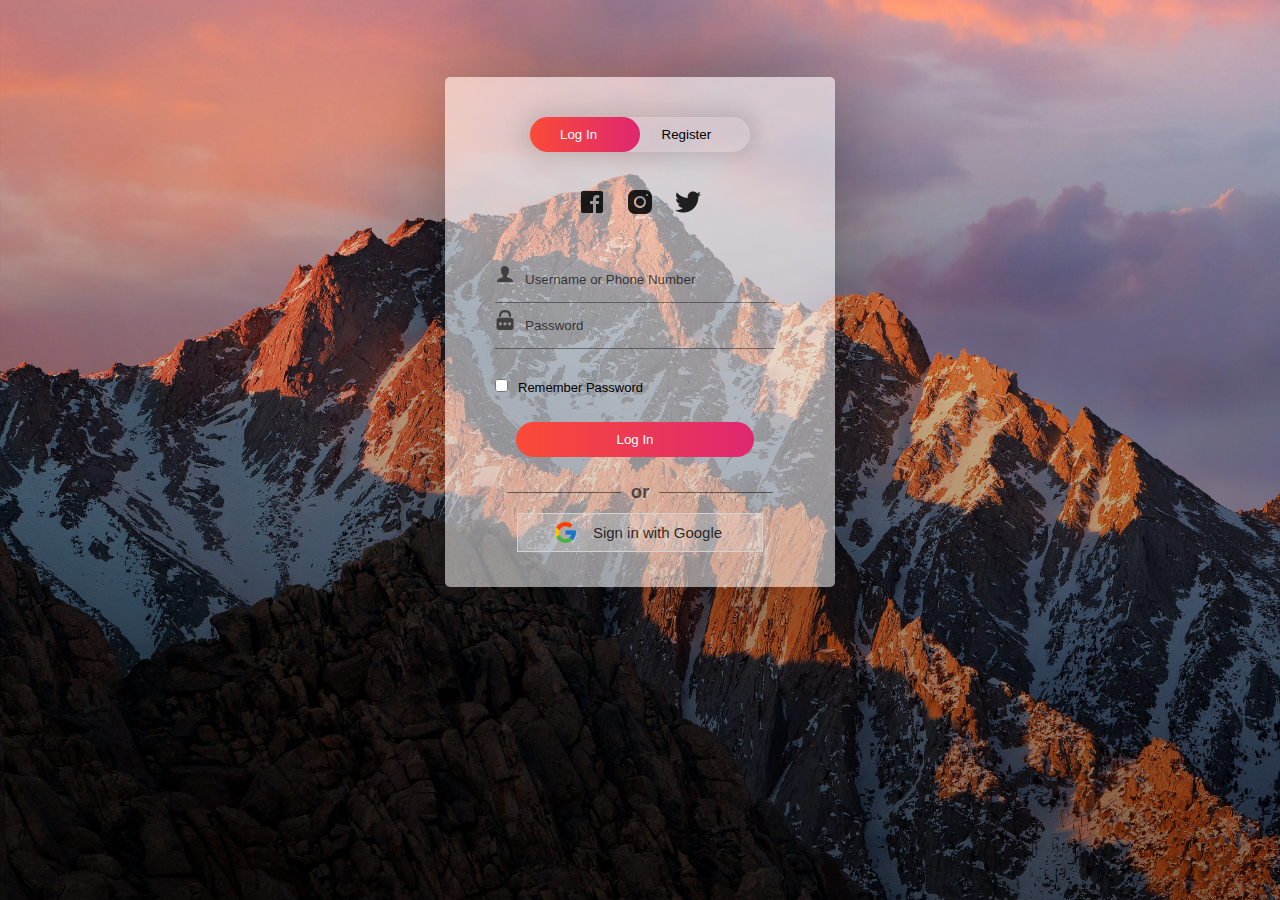
==== login.html @ d19f5a8e "init" ====
<!DOCTYPE html>
<html>
<head>
	<link rel="shortcut icon" type="png" href="images/icon/favicon.png">
	<title>Login SignUp</title>
	<link rel="stylesheet" type="text/css" href="loginStyle.css">
	<script src="https://ajax.googleapis.com/ajax/libs/jquery/3.4.1/jquery.min.js"></script>

  <!-- It will redirect to the Home Page after submitting the form -->
  <script>
  $(document).ready(function(){
    $("form").submit(function(){
      alert("Great Job !");
    });
  });
  </script>
</head>
<body>
		<div class="form-box">
			<div class="button-box">
				<div id="btn"></div>
				<button type="button" class="toggle-btn" id="log" onclick="login()" style="color: #fff;">Log In</button>
				<button type="button" class="toggle-btn" id="reg" onclick="register()">Register</button>
			</div>
			<div class="social-icons">
				<img src="images/icon/fb2.png">
				<img src="images/icon/insta2.png">
				<img src="images/icon/tt2.png">
			</div>
			
			<!-- Login Form -->
			<form id="login" class="input-group" action="index.html">
				<div class="inp">
					<img src="images/icon/user.png"><input type="text" id="email" class="input-field" placeholder="Username or Phone Number" style="width: 88%; border:none;" required="required">
				</div>
				<div class="inp">
					<img src="images/icon/password.png"><input type="password" id="password" class="input-field" placeholder="Password" style="width: 88%; border: none;" required="required">
				</div>
				<input type="checkbox" class="check-box">Remember Password
				<button type="submit" class="submit-btn">Log In</button>
			</form>


			<div class="other" id="other">
				<div class="instead">
					<h3>or</h3>
				</div>
				<button class="connect" onclick="google()">
					<img src="images/icon/google.png"><span>Sign in with Google</span>
				</button>
			</div>
			
			<!-- Registration Form -->
			<form id="register" class="input-group">
				<input type="text" class="input-field" placeholder="Full Name" required="required">
				<input type="email" class="input-field" placeholder="Email Address" required="required">
				<input type="password" class="input-field" placeholder="Create Password" name="psame" required="required">
				<input type="password" class="input-field" placeholder="Confirm Password" name="psame" required="required">
				<input type="checkbox" class="check-box" id="chkAgree" onclick="goFurther()">I agree to the Terms & Conditions
				<button type="submit" id="btnSubmit" class="submit-btn reg-btn">Register</button>
			</form>
		</div>
		<script type="text/javascript" src="script.js"></script>
</body>
</html>
---- loginStyle.css ----
* {
	margin: 0;
	padding: 0;
	font-family: sans-serif;
}

body {
	background-image: linear-gradient(rgba(0,0,0,0),rgba(0,0,0,0.5)),url("images/extra/backwallpaper.jpg");
	background-size: cover;
	background-attachment: fixed;
	display: flex;
	justify-content: center;
}
.logo {
	display: flex;
	justify-content: center;
}
.logo img {
	width: 100px;
}
.form-box
{
	width: 380px;
	height: 500px;
	position: relative;
	margin: 6% auto;
	background: #fff8;
	padding: 5px;
	border-radius: 5px;
	overflow: hidden;
	box-shadow: 0px 0px 100px rgba(0,0,0,0.4);
}

.button-box
{
	width: 220px;
	margin: 35px auto;
	position: relative;
	box-shadow: 0 0 20px 9px rgba(0,0,0,.1);
	border-radius: 30px;
}

.toggle-btn
{
	padding: 10px 30px;
	cursor: pointer;
	background: transparent;
	position: relative;
	border: 0;
	outline: none;
}

#btn
{
	top: 0;
	left: 0;
	position: absolute;
	width: 110px;
	height: 100%;
	background: linear-gradient(to right, #FA4B37, #DF2771);
	border-radius: 30px;
	transition: 0.5s;
}
.social-icons
{
	margin: 30px auto;
	text-align: center;
}
.social-icons img
{
	width: 30px;
	margin: 0 7px;
	cursor: pointer;
	opacity: 0.85;
}

.input-group
{
	top: 180px;
	position: absolute;
	width: 280px;
	transition: .5s;
	font-size: 13px;
	color: #010101;
}
.inp {
	border-bottom: 1px solid rgba(0,0,0,0.4);
	justify-content: center;
}
.inp img{
	width: 20px;
	padding-right: 10px;
}
.input-field
{
	width: 100%;
	padding: 10px 0;
	margin: 5px 0;
	border-left: 0;
	border-right: 0;
	border-top: 0;
	border-bottom: 1px solid rgba(0,0,0,0.4);
	outline: none;
	background: transparent;
	color: rgba(0,0,0);
}
::placeholder { /* Chrome, Firefox, Opera, Safari 10.1+ */
	color: rgba(0,0,0,0.7);
	/*opacity: 1;  Firefox */
}
#register .input-field {
	color: rgba(0,0,0,0.8);
}
.submit-btn
{
	width: 85%;
	padding: 10px 30px;
	cursor: pointer;
	display: block;
	margin: auto;
	background: linear-gradient(to right, #FA4B37, #DF2771);
	color: #fff;
	border: 0;
	outline: none;
	border-radius: 30px;
}

.reg-btn {
	background: lightgray;
}
.check-box
{
	cursor: pointer;
	margin: 30px 10px 30px 0;
}

.instead {
	margin-top: 10px;
}
.instead h3 {
    overflow: hidden;
    text-align: center;
    color: rgba(0,0,0,0.6);
}
.instead h3:before,
.instead h3:after {
    background-color: rgba(0,0,0,0.5);
    content: "";
    display: inline-block;
    height: 1px;
    position: relative;
    vertical-align: middle;
    width: 50%;
}
.instead h3:before {
    right: 0.5em;
    margin-left: -50%;
}
.instead h3:after {
    left: 0.5em;
    margin-right: -50%;
}
span
{
	color: rgba(0,0,0,0.8);
	font-size: 12px;
}

#login
{
	left: 50px;
}
#register
{
	left: 450px;
}

.other {
	display: grid;
	justify-content: center;
	margin-top: 250px;
}

.connect {
	display: flex;
	margin: 10px;
	padding: 0px 30px;
	align-items: center;
	text-align: center;
	justify-content: center;
	border: 1px solid lightgray;
	cursor: pointer;
	outline: none;
	/*border-radius: 10px;*/
	background: #fff3;
}
.connect:hover {
	background: #fff8;
}
.connect img {
	padding: 5px;
	width: 25px;
}
.connect span {
	padding: 10px;
	font-size: 15px;
}
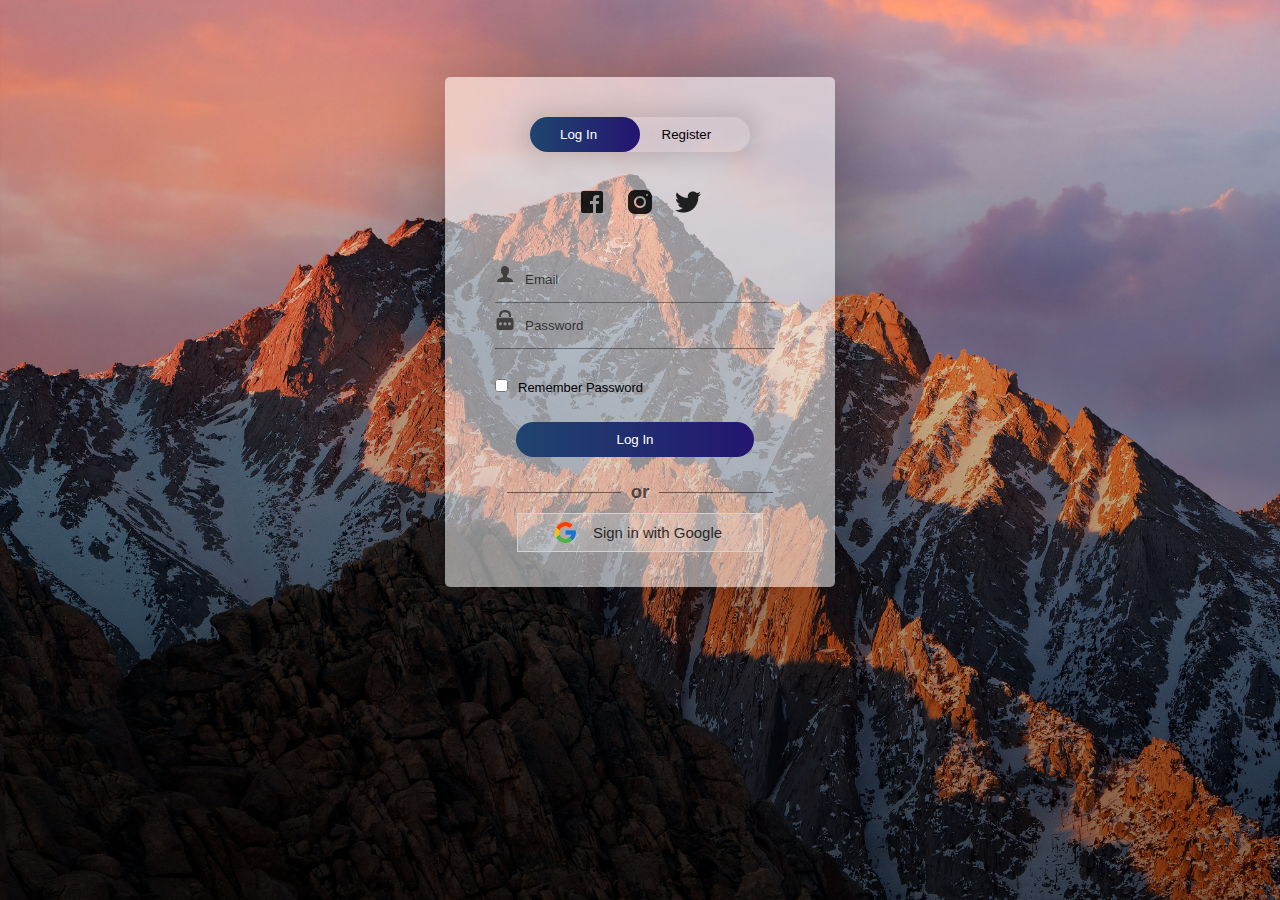
==== commit ebd213d0: "changes" ====
--- a/login.html
+++ b/login.html
@@ -1,7 +1,7 @@
 <!DOCTYPE html>
 <html>
 <head>
-	<link rel="shortcut icon" type="png" href="images/icon/favicon.png">
+	<link rel="shortcut icon" type="png" href="images/icon/favi.png">
 	<title>Login SignUp</title>
 	<link rel="stylesheet" type="text/css" href="loginStyle.css">
 	<script src="https://ajax.googleapis.com/ajax/libs/jquery/3.4.1/jquery.min.js"></script>
@@ -27,9 +27,44 @@
 				<img src="images/icon/insta2.png">
 				<img src="images/icon/tt2.png">
 			</div>
+
+			<!-- Login Form -->
+			<form id="login" class="input-group" action="login.php" method="post">
+				<div class="inp">
+					<img src="images/icon/user.png"><input type="text" name="Email" id="email" class="input-field" placeholder="Email" style="width: 88%; border:none;" required="required">
+				</div>
+				<div class="inp">
+					<img src="images/icon/password.png"><input name="Password" type="password" id="password" class="input-field" placeholder="Password" style="width: 88%; border: none;" required="required">
+				</div>
+				<input type="checkbox" name="check" class="check-box">Remember Password
+				<button type="submit" class="submit-btn"><a style="color: #fff; text-decoration: none;" href="index.html">Log In</a></button>
+			</form>
+
+
+			<div class="other" id="other">
+				<div class="instead">
+					<h3>or</h3>
+				</div>
+				<button class="connect" onclick="google()">
+					<img src="images/icon/google.png"><span>Sign in with Google</span>
+				</button>
+			</div>
+			
+			
+			<!-- Registration Form -->
+			<form id="register" class="input-group"  action="register.php" method="post">
+				<input type="text" class="input-field" placeholder="Full Name" name="Name" required="required">
+				<input type="email" class="input-field" placeholder="Email Address" name="Email" required="required">
+				<input type="password" class="input-field" placeholder="Create Password" name="Password" required="required">
+				<input type="password" class="input-field" placeholder="Confirm Password" name="cPassword" required="required">
+				<input type="checkbox" class="check-box" name="comp" id="chkAgree" onclick="goFurther()">I agree to the Terms & Conditions
+				<a href="login.html" style="text-decoration: none;"><button type="submit" id="btnSubmit"  class="submit-btn reg-btn" >Register</button></a>
+			</form>
+		</div>
+		<script type="text/javascript" src="script.js"></script>
 			
 			<!-- Login Form -->
-			<form id="login" class="input-group" action="index.html">
+			<!-- <form id="login" class="input-group" action="index.html">
 				<div class="inp">
 					<img src="images/icon/user.png"><input type="text" id="email" class="input-field" placeholder="Username or Phone Number" style="width: 88%; border:none;" required="required">
 				</div>
@@ -50,7 +85,7 @@
 				</button>
 			</div>
 			
-			<!-- Registration Form -->
+			 Registration Form 
 			<form id="register" class="input-group">
 				<input type="text" class="input-field" placeholder="Full Name" required="required">
 				<input type="email" class="input-field" placeholder="Email Address" required="required">
@@ -60,6 +95,6 @@
 				<button type="submit" id="btnSubmit" class="submit-btn reg-btn">Register</button>
 			</form>
 		</div>
-		<script type="text/javascript" src="script.js"></script>
+		<script type="text/javascript" src="script.js"></script> -->
 </body>
 </html>--- a/loginStyle.css
+++ b/loginStyle.css
@@ -57,7 +57,7 @@
 	position: absolute;
 	width: 110px;
 	height: 100%;
-	background: linear-gradient(to right, #FA4B37, #DF2771);
+	background: linear-gradient(to right, #1F456E, #241571);
 	border-radius: 30px;
 	transition: 0.5s;
 }
@@ -118,12 +118,13 @@
 	cursor: pointer;
 	display: block;
 	margin: auto;
-	background: linear-gradient(to right, #FA4B37, #DF2771);
+	background-image: linear-gradient(to right, #1F456E, #241571);
 	color: #fff;
 	border: 0;
 	outline: none;
 	border-radius: 30px;
 }
+
 
 .reg-btn {
 	background: lightgray;
